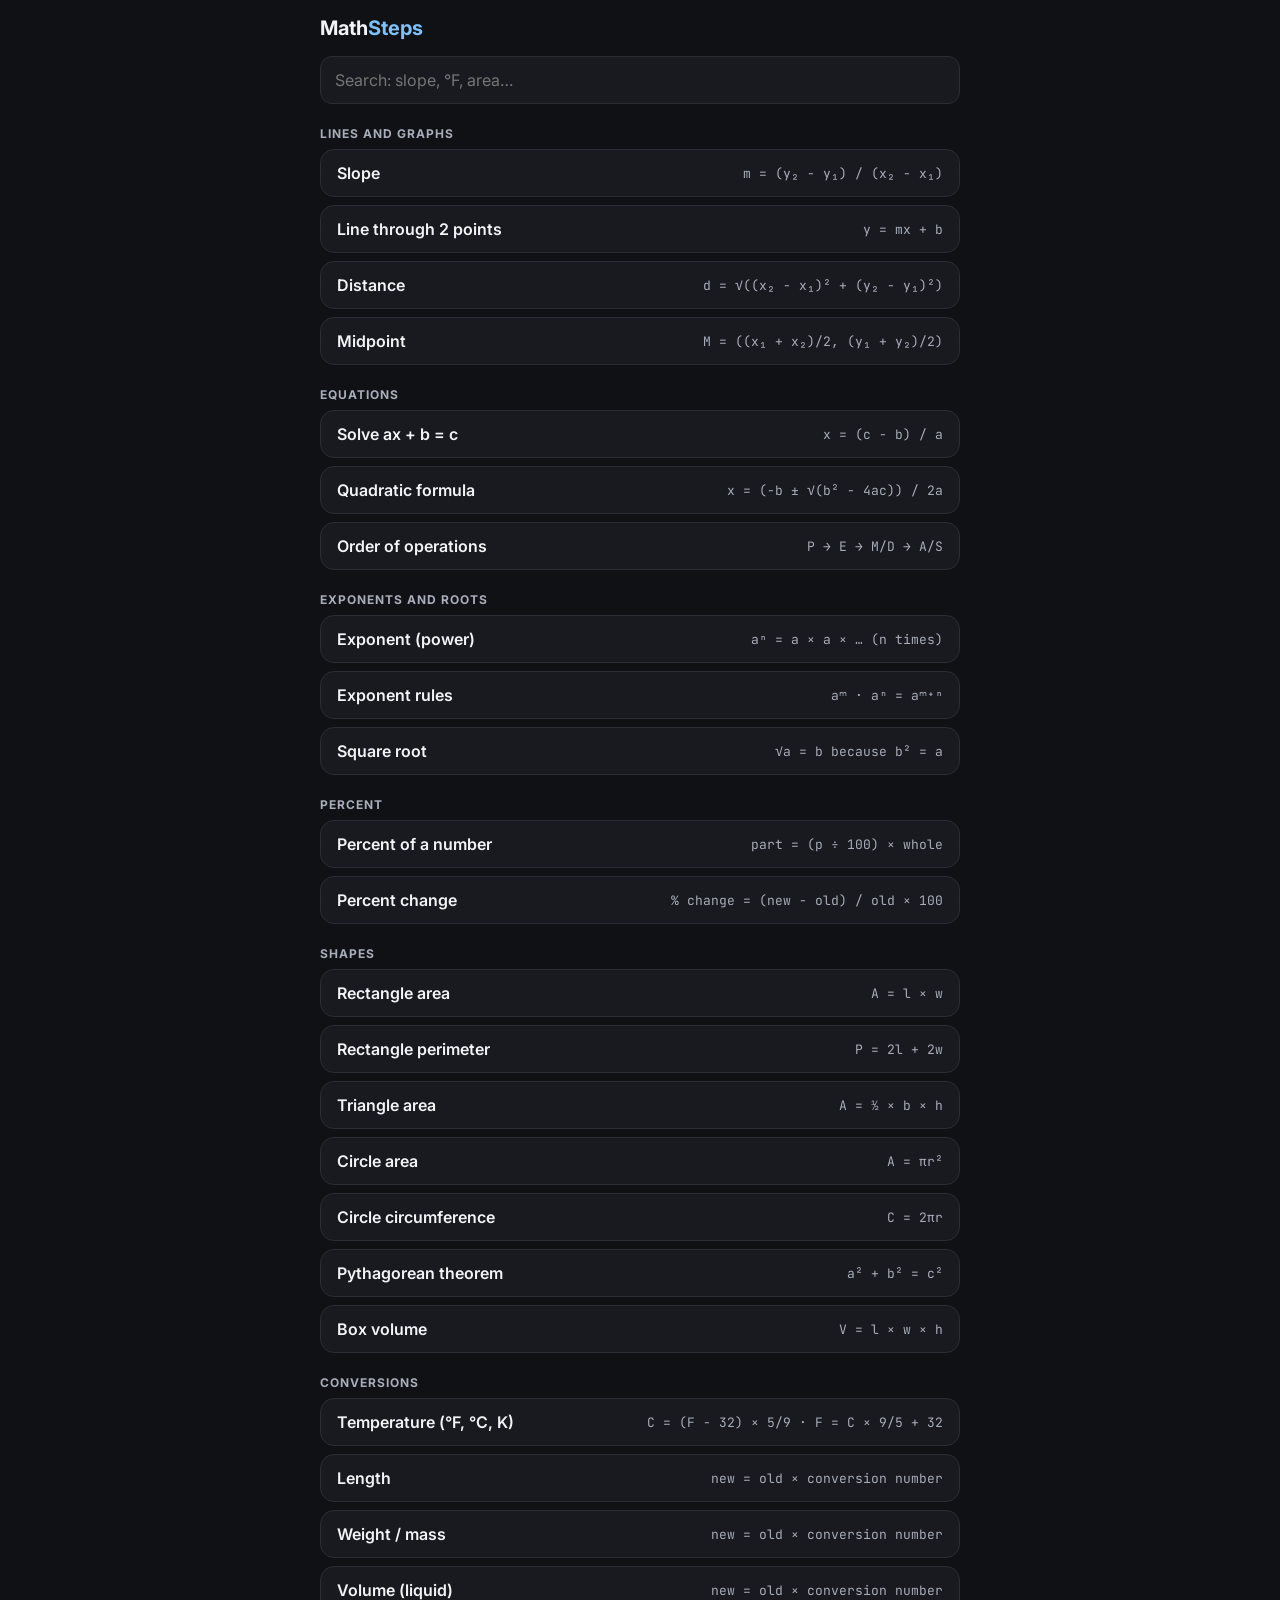
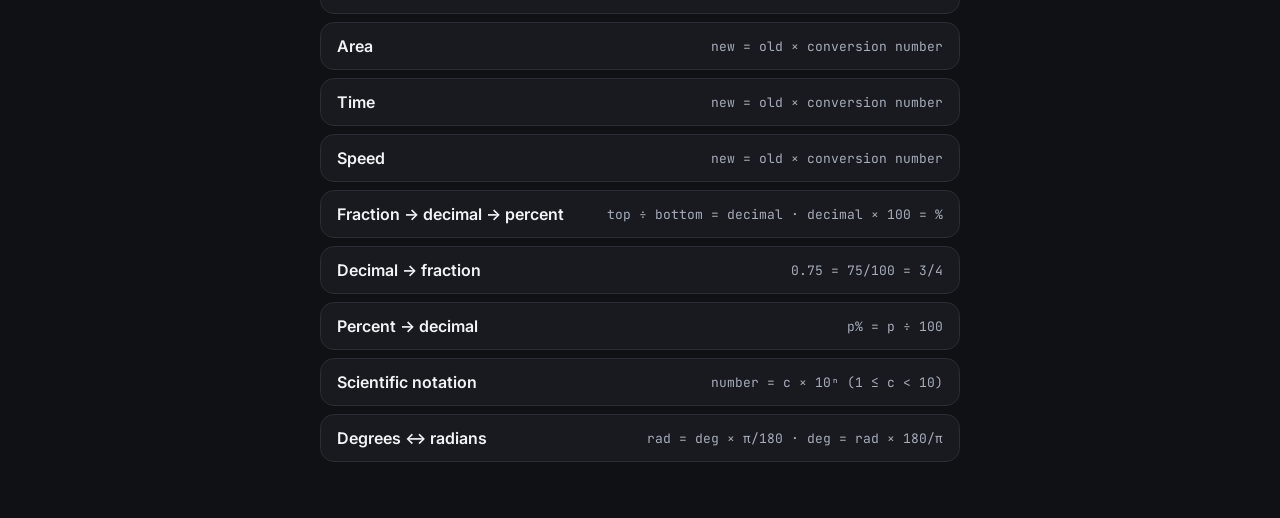
==== index.html @ 51b254af "Cheat sheet: 31 formulas + conversions with show-my-work steps Co-Authored-By: Claude Opus 5.5 <nore" ====
<!DOCTYPE html>
<html lang="en">
    <head>
        <meta charset="UTF-8">
        <meta name="viewport" content="width=device-width, initial-scale=1.0">
        <title>MathSteps</title>
        <link href="https://fonts.googleapis.com/css2?family=Inter:wght@400;600;700&family=JetBrains+Mono:wght@500;700&display=swap" rel="stylesheet">
        <link rel="stylesheet" href="style.css">
    </head>
    <body>
        <header>
            <a href="#/" id="back" class="hidden" aria-label="Back to all formulas">&#8249;</a>
            <h1>Math<span>Steps</span></h1>
        </header>
        <main>
            <div id="screen-home" class="screen">
                <label id="search-box">
                    <span class="sr-only">Search formulas</span>
                    <input type="search" id="search" placeholder="Search: slope, °F, area…" autocomplete="off">
                </label>
                <div id="list"></div>
            </div>

            <div id="screen-page" class="screen hidden">
                <section class="card" id="formula-card"></section>
                <section class="card" id="try-card">
                    <h2>Try it: show my work</h2>
                    <form id="try-form">
                        <div id="inputs"></div>
                        <button type="submit">Show my work</button>
                    </form>
                    <p id="error" class="error"></p>
                </section>
                <section class="card hidden" id="work-card">
                    <h2>The work</h2>
                    <ol id="steps"></ol>
                    <p id="plain" class="say"></p>
                </section>
            </div>
        </main>
        <script src="formulas.js"></script>
        <script src="script.js"></script>
    </body>
</html>
---- style.css ----
:root {
    --bg: #101114;
    --panel: #181A20;
    --border: #2A2D35;
    --text: #F2F3F5;
    --muted: #A7ADBA;
    --accent: #7CC0FF;
    --error: #FF8A8A;
    --mono: "JetBrains Mono", Consolas, monospace;
}

body {
    margin: 0;
    background: var(--bg);
    color: var(--text);
    font-family: "Inter", sans-serif;
}

header {
    display: flex;
    align-items: center;
    gap: 10px;
    padding: 16px;
    max-width: 640px;
    margin: 0 auto;
}

h1 {
    margin: 0;
    font-size: 20px;
}

h1 span {
    color: var(--accent);
}

#back {
    width: 44px;
    height: 44px;
    display: flex;
    align-items: center;
    justify-content: center;
    border-radius: 12px;
    border: 1px solid var(--border);
    background: var(--panel);
    color: var(--text);
    font-size: 28px;
    text-decoration: none;
}

main {
    max-width: 640px;
    margin: 0 auto;
    padding: 0 16px 48px;
}

.hidden {
    display: none !important;
}

.sr-only {
    position: absolute;
    width: 1px;
    height: 1px;
    overflow: hidden;
    clip: rect(0 0 0 0);
}

/* Home */
#search {
    width: 100%;
    box-sizing: border-box;
    min-height: 48px;
    padding: 0 14px;
    border-radius: 12px;
    border: 1px solid var(--border);
    background: var(--panel);
    color: var(--text);
    font-size: 16px;
    font-family: inherit;
}

.group-title {
    margin: 22px 0 8px;
    font-size: 12px;
    color: var(--muted);
    text-transform: uppercase;
    letter-spacing: 1px;
}

.row {
    display: flex;
    justify-content: space-between;
    align-items: center;
    gap: 12px;
    min-height: 48px;
    box-sizing: border-box;
    margin-bottom: 8px;
    padding: 12px 16px;
    border-radius: 14px;
    border: 1px solid var(--border);
    background: var(--panel);
    color: var(--text);
    text-decoration: none;
}

.row:hover {
    border-color: var(--accent);
}

.row-name {
    font-weight: 600;
}

.row-formula {
    font-family: var(--mono);
    font-size: 13px;
    color: var(--muted);
    text-align: right;
}

.empty {
    color: var(--muted);
    margin-top: 24px;
}

/* Formula page */
.card {
    margin-bottom: 14px;
    padding: 16px;
    border-radius: 14px;
    border: 1px solid var(--border);
    background: var(--panel);
}

.card h2 {
    margin: 0 0 12px;
    font-size: 13px;
    color: var(--muted);
    text-transform: uppercase;
    letter-spacing: 1px;
}

.formula {
    margin: 0 0 12px;
    font-family: var(--mono);
    font-size: 19px;
    font-weight: 700;
    color: var(--accent);
    overflow-wrap: anywhere;
}

.card p {
    margin: 0 0 10px;
    line-height: 1.45;
}

.say {
    color: var(--accent);
}

.note {
    color: var(--muted);
    font-size: 14px;
}

.facts {
    margin: 4px 0 0;
    padding-left: 20px;
    font-family: var(--mono);
    font-size: 14px;
    line-height: 1.8;
}

.rules {
    width: 100%;
    border-collapse: collapse;
    font-size: 14px;
}

.rules td {
    padding: 8px 6px;
    border-top: 1px solid var(--border);
    vertical-align: top;
}

.rules td:first-child {
    font-family: var(--mono);
    color: var(--accent);
    white-space: nowrap;
}

#inputs {
    display: grid;
    grid-template-columns: repeat(2, minmax(0, 1fr));
    gap: 10px;
}

#inputs label {
    display: flex;
    flex-direction: column;
    gap: 4px;
    font-size: 13px;
    color: var(--muted);
}

#inputs input,
#inputs select {
    min-height: 44px;
    box-sizing: border-box;
    width: 100%;
    padding: 0 12px;
    border-radius: 10px;
    border: 1px solid var(--border);
    background: var(--bg);
    color: var(--text);
    font-family: var(--mono);
    font-size: 16px;
}

button {
    width: 100%;
    min-height: 48px;
    margin-top: 14px;
    border: none;
    border-radius: 12px;
    background: var(--accent);
    color: var(--bg);
    font-family: inherit;
    font-weight: 700;
    font-size: 15px;
    cursor: pointer;
}

.error {
    margin: 10px 0 0;
    color: var(--error);
}

.error:empty {
    display: none;
}

/* The work */
#steps {
    list-style: none;
    margin: 0;
    padding: 0;
    counter-reset: step;
}

#steps li {
    display: flex;
    gap: 12px;
    padding-bottom: 14px;
    counter-increment: step;
}

#steps li::before {
    content: counter(step);
    flex: none;
    width: 28px;
    height: 28px;
    border-radius: 14px;
    background: var(--border);
    font-size: 13px;
    font-weight: 700;
    display: flex;
    align-items: center;
    justify-content: center;
}

#steps li:last-child::before {
    background: var(--accent);
    color: var(--bg);
}

.step-label {
    display: block;
    font-size: 14px;
    color: var(--muted);
}

.step-math {
    display: block;
    font-family: var(--mono);
    font-size: 16px;
    overflow-wrap: anywhere;
}

#steps li:last-child .step-math {
    color: var(--accent);
    font-weight: 700;
}
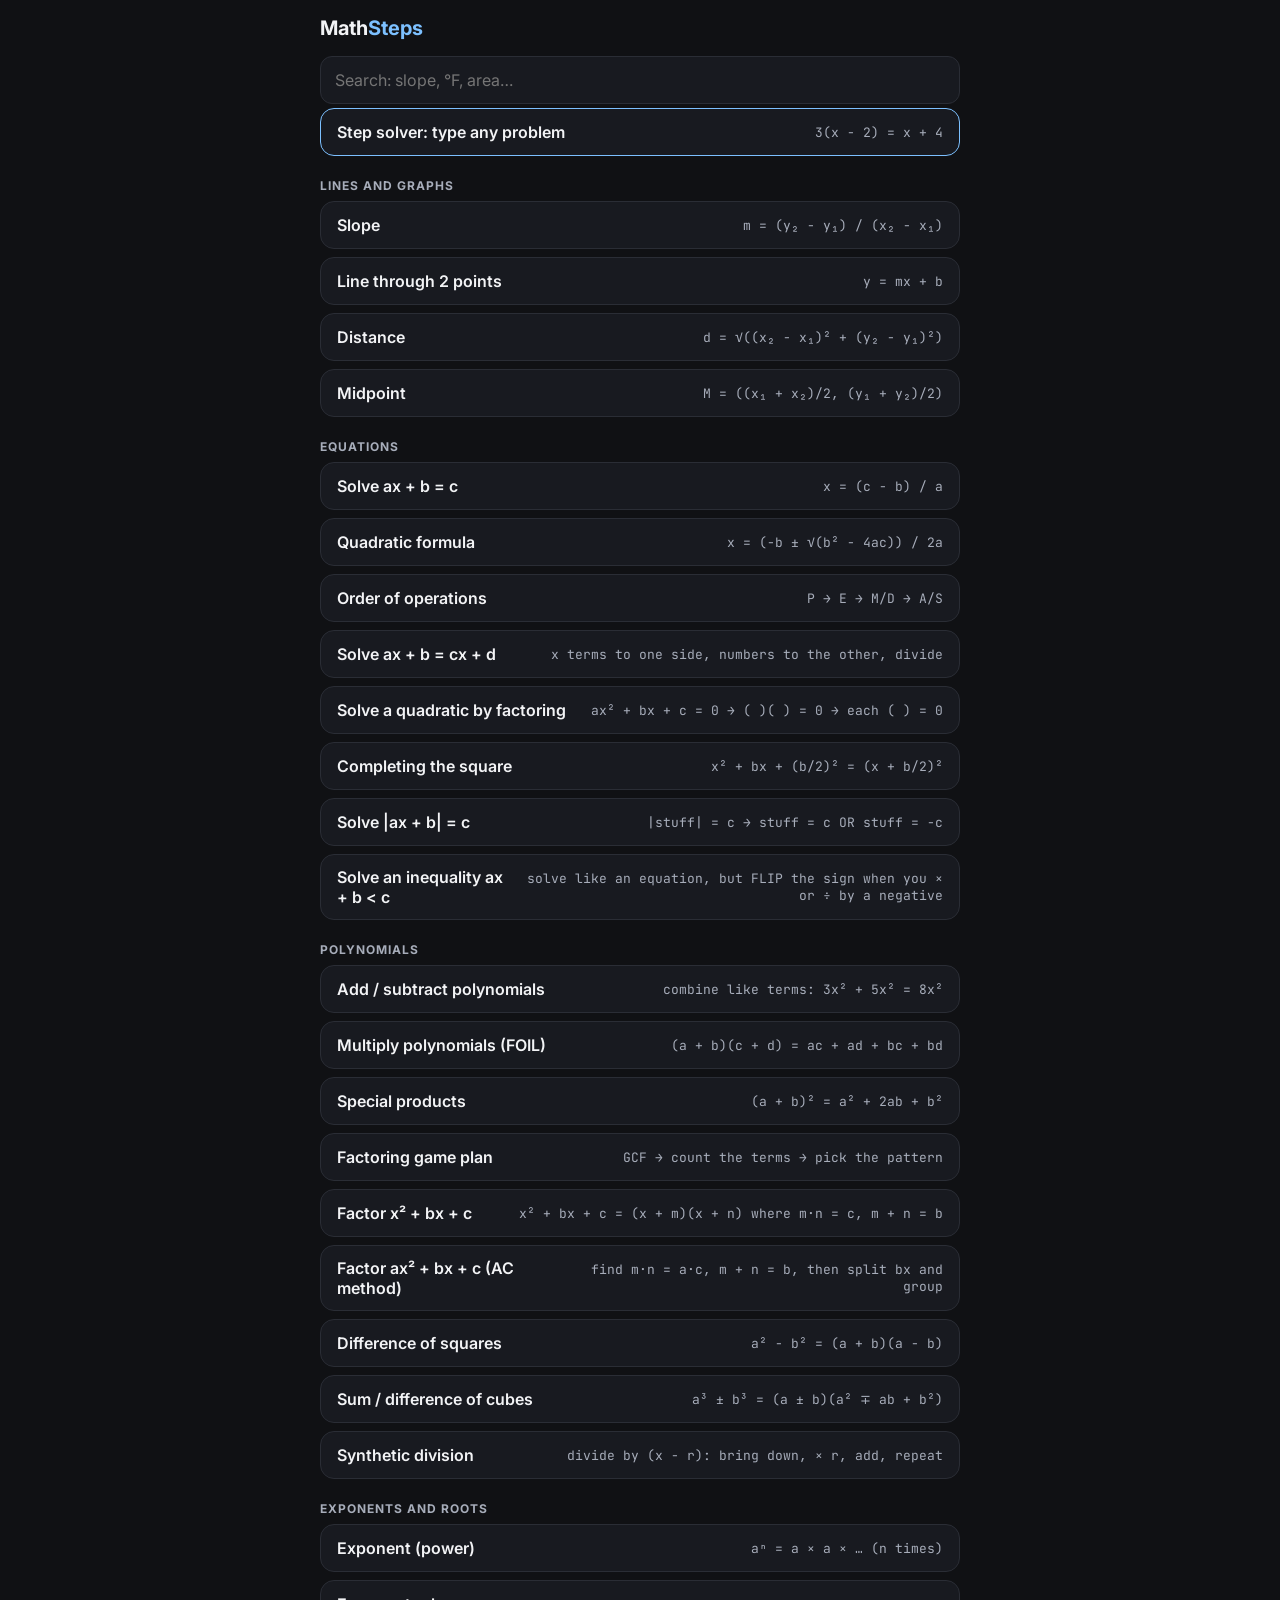
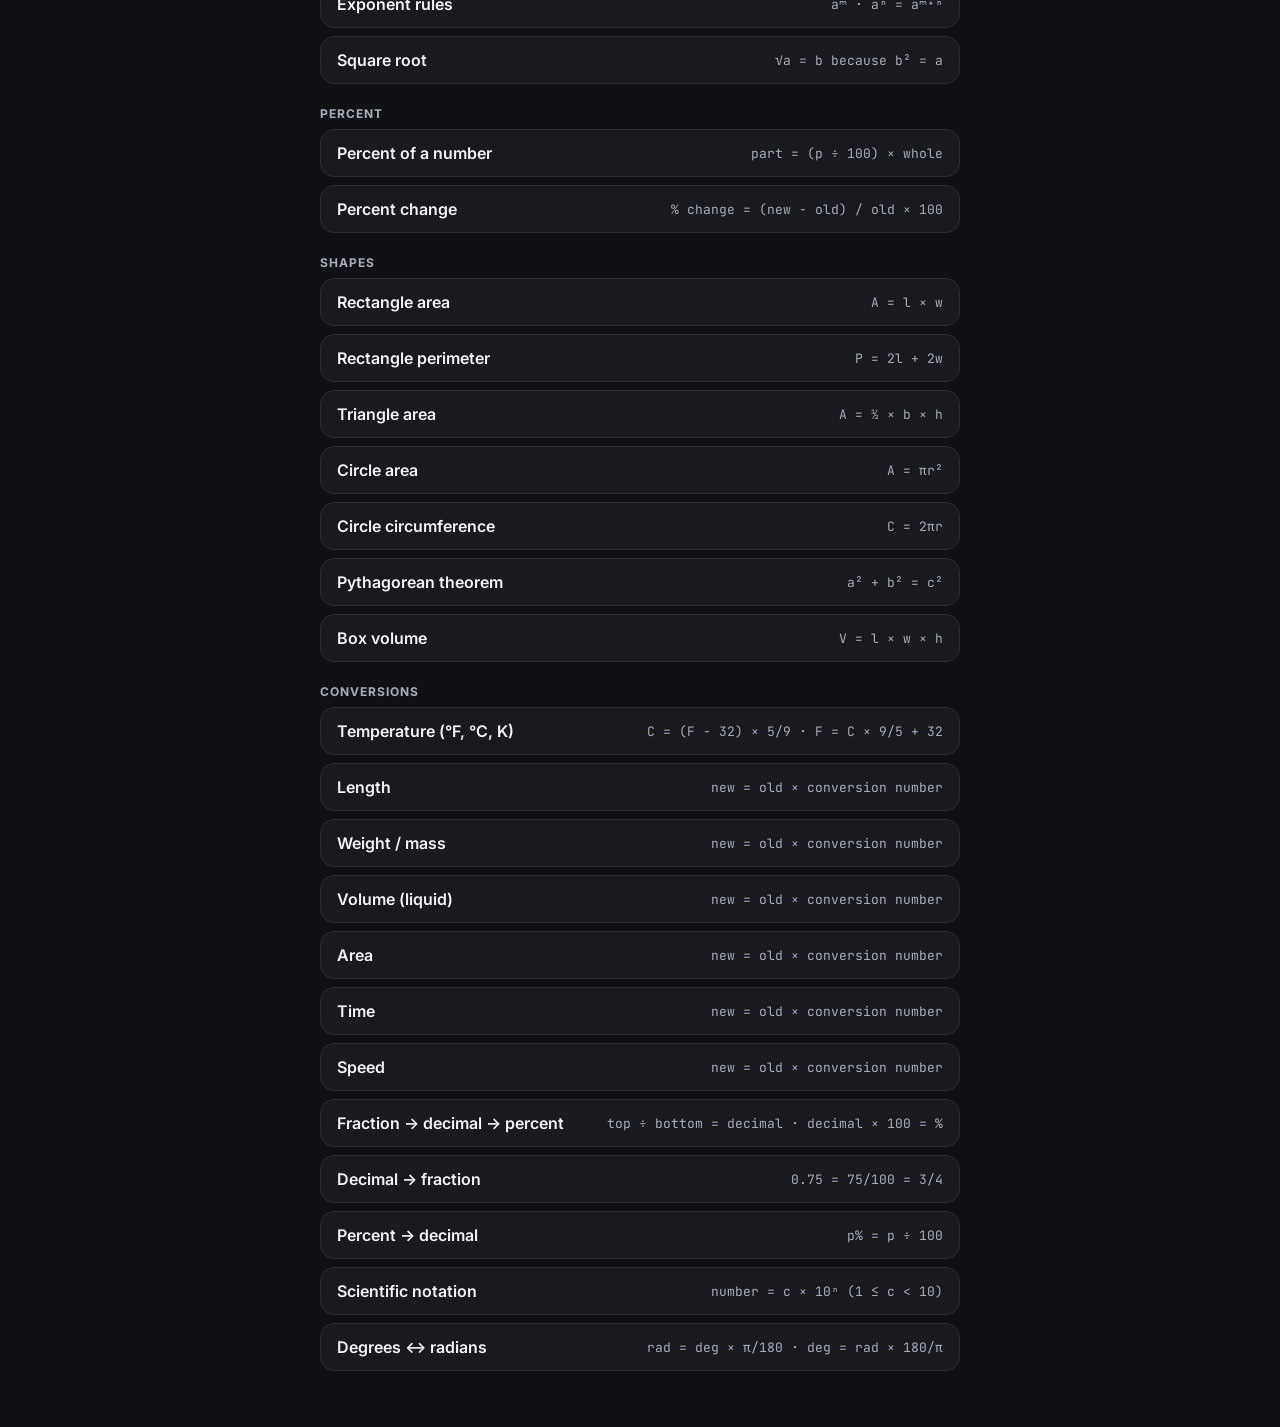
==== commit 6bedf793: "Polynomials + equations pages, finished step solver - algebra.js: 13 new pages (polynomials, factori" ====
--- a/index.html
+++ b/index.html
@@ -18,6 +18,10 @@
                     <span class="sr-only">Search formulas</span>
                     <input type="search" id="search" placeholder="Search: slope, °F, area…" autocomplete="off">
                 </label>
+                <a href="solver.html" class="row solver-link">
+                    <span class="row-name">Step solver: type any problem</span>
+                    <span class="row-formula">3(x − 2) = x + 4</span>
+                </a>
                 <div id="list"></div>
             </div>
 
@@ -39,6 +43,7 @@
             </div>
         </main>
         <script src="formulas.js"></script>
+        <script src="algebra.js"></script>
         <script src="script.js"></script>
     </body>
 </html>
--- a/style.css
+++ b/style.css
@@ -194,6 +194,10 @@
     display: grid;
     grid-template-columns: repeat(2, minmax(0, 1fr));
     gap: 10px;
+}
+
+#inputs label.wide {
+    grid-column: 1 / -1;
 }
 
 #inputs label {
@@ -283,6 +287,7 @@
 
 .step-math {
     display: block;
+    white-space: pre-line;
     font-family: var(--mono);
     font-size: 16px;
     overflow-wrap: anywhere;
@@ -292,3 +297,9 @@
     color: var(--accent);
     font-weight: 700;
 }
+
+/* Home: the link to the step solver sits above the formula list */
+.solver-link {
+    border-color: var(--accent);
+    margin-top: 4px;
+}
